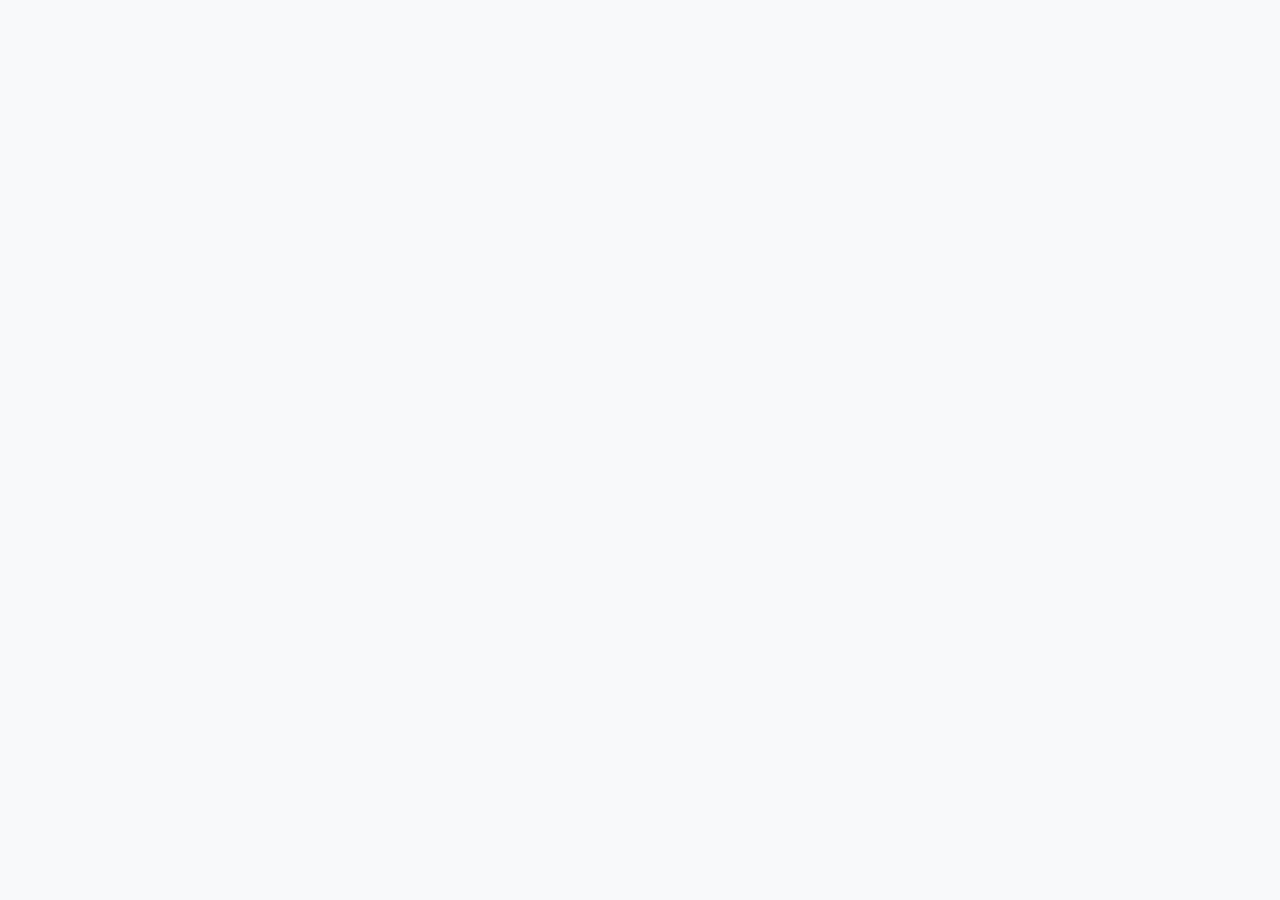
==== event.html @ 5d614964 "Lesson #6" ====
<!DOCTYPE html>
<html lang="en">
<head>
    <meta charset="UTF-8">
    <meta name="viewport" content="width=device-width, initial-scale=1.0">
    <title>Document</title>
    <link rel="stylesheet" href="css/style.css">
</head>
<body>
    
</body>
</html>
---- css/style.css ----
/* Färger */
:root {
    --primary: #ff8fab;
    --secondary: #a0c4ff;
    --light: #f8f9fa;
    --dark: #333;
    --white: #ffffff;
}

* {
    margin: 0;
    padding: 0;
    box-sizing: border-box;
}

body {
    font-family: Arial, Helvetica, sans-serif;
    background-color: var(--light);
    color: var(--dark);
    line-height: 1.6;
}

.container {
    max-width: 1200px;
    margin: auto;
    padding: 0 20px;
}

/* Header */
.header {
    background: transparent;
    padding: 20px 0;
    position: absolute;
    width: 100%;
    z-index: 100;
    top: 0;
}

.header-container {
    display: flex;
    justify-content: space-between;
    align-items: center;
}

.logo {
    font-size: 28px;
    font-weight: bold;
    color: var(--white);
}

.nav-list {
    display: flex;
    list-style: none;
    gap: 20px;
}

.nav-list a {
    text-decoration: none;
    color: var(--white);
    font-weight: bold;
}

/* Fullskärm */
.huvud-fullscreen {
    height: 100vh; /* fills whole screen */

    background-image: url("../img/children.jpg");
    background-size: cover;      
    background-position: center; 
    background-repeat: no-repeat;

    display: flex;
    justify-content: center;
    align-items: center;
    text-align: center;

    position: relative;
}

.huvud-content h2 {
    font-size: 60px;
    color: var(--white);
    margin-bottom: 20px;
}

.huvud-content p {
    font-size: 22px;
    color: var(--white);
    margin-bottom: 30px;
}

.huvud-fullscreen .btn {
    padding: 15px 30px;
    font-size: 18px;
}

/* Ide for former */
.shape {
    position: absolute;
    z-index: 1;
}
.shape1 { top: 10%; left: 5%; width: 100px; opacity: 0.5; }
.shape2 { bottom: 5%; right: 10%; width: 150px; opacity: 0.5; }

/* Content */
.content-section {
    background: var(--white);
    padding: 80px 0;
}

.content-grid {
    display: grid;
    grid-template-columns: 1fr 1fr;
    align-items: center;
    gap: 40px;
    margin-bottom: 80px;
}

.content-grid.reverse {
    grid-template-columns: 1fr 1fr;
}

.content-image {
    position: relative;
}

.content-image img {
    width: 100%;
    border-radius: 20px;
}

/* Form bredvid bilderna */
.decor {
    position: absolute;
    top: -20px;
    left: -20px;
    width: 50px;
    opacity: 0.5;
}

.content-text h3 {
    font-size: 32px;
    margin-bottom: 20px;
}

.content-text p {
    font-size: 18px;
    margin-bottom: 20px;
}

/* Knapp */
.btn {
    display: inline-block;
    background: var(--primary);
    color: white;
    padding: 12px 20px;
    text-decoration: none;
    border-radius: 8px;
}

/* Footer */
.footer {
    background: var(--secondary);
    padding: 30px;
    text-align: center;
    color: var(--white);
}

/* Responsiv */
 (max-width: 768px) {
    .huvud-content h2 { font-size: 36px; }
    .huvud-content p { font-size: 16px; }
    .content-grid { grid-template-columns: 1fr; text-align: center; }
    .content-grid.reverse { grid-template-columns: 1fr; }
    .content-text h3 { font-size: 24px; }
}
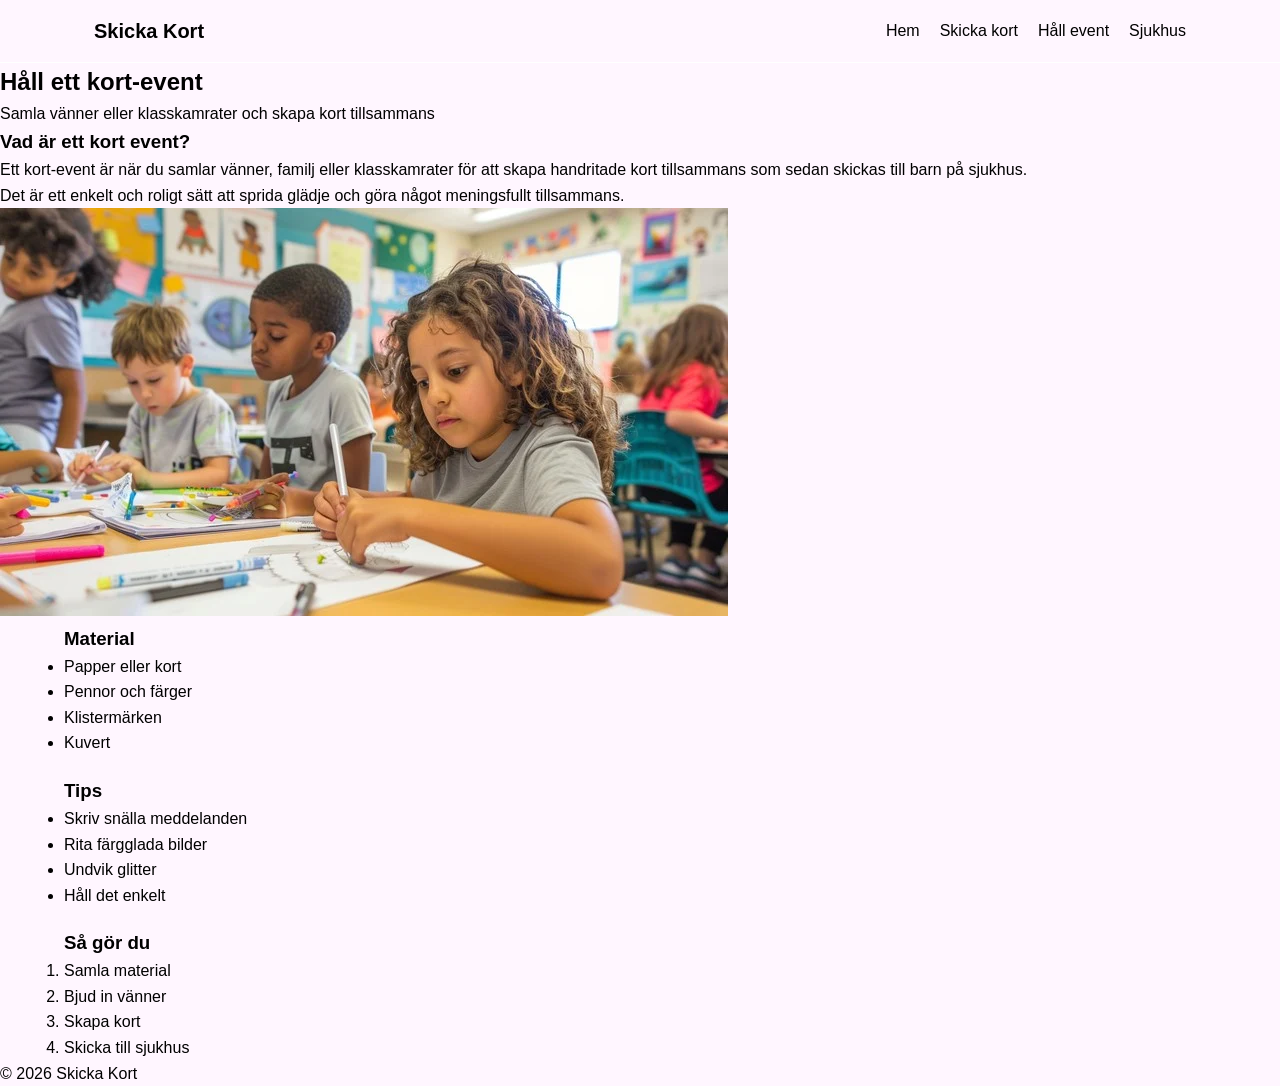
==== commit 5f48d558: "OM1 Lördag Del1 - Skriver om hela css, spelades in på video som ska sedan bifogas i dokumentationen." ====
--- a/event.html
+++ b/event.html
@@ -1,12 +1,94 @@
 <!DOCTYPE html>
-<html lang="en">
+<html lang="sv">
 <head>
     <meta charset="UTF-8">
     <meta name="viewport" content="width=device-width, initial-scale=1.0">
-    <title>Document</title>
+    <title>Skicka kort</title>
     <link rel="stylesheet" href="css/style.css">
 </head>
 <body>
-    
+ <!-- Header -->
+  <header class="header">
+    <div class="container header-container">
+         <h1 class="logo">Skicka Kort</h1>
+            <nav>
+                <ul class="nav-list">
+                    <li><a href="index.html">Hem</a></li>
+                    <li><a href="skicka.html">Skicka kort</a></li>
+                    <li><a href="event.html">Håll event</a></li>
+                    <li><a href="sjukhus.html">Sjukhus</a></li>
+                </ul>
+            </nav>
+        </div>
+    </header>
+
+<!-- Header text -->
+ <section class="page-header">
+    <h2>Håll ett kort-event</h2>
+    <p>Samla vänner eller klasskamrater och skapa kort tillsammans</p>
+    </section>
+
+<!-- Intro sektion -->
+ <section class = "event-intro">
+    <div class="event-text">
+        <h3>Vad är ett kort event?</h3>
+        <p>Ett kort-event är när du samlar vänner, familj eller klasskamrater för att skapa handritade kort tillsammans som sedan skickas till barn på sjukhus.
+                </p>
+                <p>
+                Det är ett enkelt och roligt sätt att sprida glädje och göra något meningsfullt tillsammans.
+                </p>
+            </div>
+
+            <div class="event-image">
+                <img src="img/RIFLEK.webp" alt="Kort event">
+            </div>
+        </div>
+    </section>
+
+<!-- Info boxar -->
+ <section class="event-info">
+        <div class="container info-grid">
+
+            <!-- Material -->
+            <div class="info-card">
+                <h3>Material</h3>
+                <ul>
+                    <li>Papper eller kort</li>
+                    <li>Pennor och färger</li>
+                    <li>Klistermärken</li>
+                    <li>Kuvert</li>
+                </ul>
+            </div>
+
+ <!-- Tips -->
+  <div class="info-kort">
+    <h3>Tips</h3>
+                <ul>
+                    <li>Skriv snälla meddelanden</li>
+                    <li>Rita färgglada bilder</li>
+                    <li>Undvik glitter</li>
+                    <li>Håll det enkelt</li>
+                </ul>
+  </div>
+
+ <!-- Steg -->
+  <div class="info-card">
+                <h3>Så gör du</h3>
+                <ol>
+                    <li>Samla material</li>
+                    <li>Bjud in vänner</li>
+                    <li>Skapa kort</li>
+                    <li>Skicka till sjukhus</li>
+                </ol>
+            </div>
+
+        </div>
+    </section>
+
+ <!-- Footer -->
+    <footer class="footer">
+        <p>© 2026 Skicka Kort</p>
+    </footer>
+
 </body>
 </html>
--- a/css/style.css
+++ b/css/style.css
@@ -1,176 +1,208 @@
-/* Färger */
 :root {
     --primary: #ff8fab;
     --secondary: #a0c4ff;
-    --light: #f8f9fa;
-    --dark: #333;
-    --white: #ffffff;
-}
-
+    --background: #fff6ff;
+    --mobile: white;
+    --text: black;
+    --soft: #f8f8f8;
+}
 * {
     margin: 0;
     padding: 0;
     box-sizing: border-box;
 }
-
 body {
-    font-family: Arial, Helvetica, sans-serif;
-    background-color: var(--light);
-    color: var(--dark);
+    font-family:'Segoe UI', Tahoma, Geneva, Verdana, sans-serif;
+    background:var(--background);
+    color:var(--text);
     line-height: 1.6;
 }
-
 .container {
+    width: 90%;
     max-width: 1200px;
     margin: auto;
-    padding: 0 20px;
-}
-
-/* Header */
+}
+
+/* HEADER/NAV ALLA SIDOR*/
 .header {
-    background: transparent;
-    padding: 20px 0;
-    position: absolute;
-    width: 100%;
+    background:var(--white);
+    border-bottom: 1px solid white;
+    position: sticky;
+    top: 0;
     z-index: 100;
-    top: 0;
-}
-
+}
 .header-container {
-    display: flex;
-    justify-content: space-between;
+    display: grid;
+    grid-template-columns: 1fr 2fr 1fr;
     align-items: center;
-}
-
-.logo {
-    font-size: 28px;
+    padding: 15px 0;
+}
+.logo{
+    font-size: 20px;
     font-weight: bold;
-    color: var(--white);
-}
-
+}
+ 
+/* NAV (MITTEN) */
+.nav-center {
+    text-align: center;
+}
 .nav-list {
     display: flex;
+    justify-content: center;
+    gap: 20px;
     list-style: none;
-    gap: 20px;
-}
-
+}
 .nav-list a {
     text-decoration: none;
-    color: var(--white);
-    font-weight: bold;
-}
-
-/* Fullskärm */
+    color: var(--text);
+    font-weight: 500;
+}
+
+/* IKONER (HÖGER) */
+.nav-icons {
+    display: flex;
+    justify-content: flex-end;
+    gap: 15px;
+    font-size: 20px;
+    cursor: pointer;
+}
+
+/* INDEX.HTML - HUVUD */
 .huvud-fullscreen {
-    height: 100vh; /* fills whole screen */
-
+    position: relative;
+    height: 90vh;
     background-image: url("../img/children.jpg");
-    background-size: cover;      
-    background-position: center; 
-    background-repeat: no-repeat;
-
+    background-size: cover;
+    background-position: center;
     display: flex;
     justify-content: center;
     align-items: center;
     text-align: center;
-
+    color: white;
+}
+.overlay {
+    position: absolute;
+    height: 100%;
+    width: 100%;
+    background: rgba;
+}
+.huvud-content {
     position: relative;
-}
-
+    z-index: 2;
+}
 .huvud-content h2 {
-    font-size: 60px;
-    color: var(--white);
-    margin-bottom: 20px;
-}
-
+    font-size: 40px;
+    margin-bottom: 15px;
+}
 .huvud-content p {
-    font-size: 22px;
-    color: var(--white);
+    font-size: 18px;
+    margin-bottom: 25px;
+}
+
+/* KNAPP FÖR ALLA SIDOR */
+.btn {
+    background: var(--secondary);
+    color: white;
+    padding: 15px 12px;
+    border-radius: 25px;
+    text-decoration: none;
+    display: inline-block;
+    border: none;
+    cursor: pointer;
+}
+
+/* INSPIRATION GRID (3X2) */
+.inspiration-grid {
+    display: grid;
+    grid-template-columns: repeat(3, 1fr);
+    gap: 15px;
+}
+.inspo-card {
+    background: white;
+    padding: 10px;
+    border-radius: 15px;
+    overflow: hidden;
+}
+.inspo-card img {
+    width: 100%;
+    height: 200px;
+    object-fit: cover;
+    border-radius: 10px;
+}
+
+/* INFO SEKTION */
+.info-sektion {
+    padding: 60px 20px;
+    background: var(--background);
+}
+.info-grid {
+    display: grid;
+    gap: 20px;
+}
+.info-box {
+    background: white;
+    padding: 25px;
+    border-radius: 15px;
+    text-align: center
+}
+.info-box h3{
+    margin-bottom: 10px;
+}
+
+/* FAQ */
+.faq {
+    padding: 60px 20px;
+}
+.faq h2 {
+    text-align: center;
     margin-bottom: 30px;
 }
-
-.huvud-fullscreen .btn {
+.faq-item {
+    background: white;
+    padding: 20px;
+    border-radius: 10px;
+    margin-bottom: 15px;
+}
+.faq-item h3 {
+    margin-bottom: 10px;
+}
+
+/* BODY & SIDA BAKGRUND */
+.body {
+    background: #e6f5e6;
+    font-family: Arial, Helvetica, sans-serif;
+    margin: 0;
+}
+
+/* HEADER/NAV */
+.header {
+    background: var(--white);
+    margin-bottom: 1px solid white;
+    position: sticky;
+    top: 0;
+    z-index: 100;
+}
+.header-container {
+    display: flex;
+    align-items: center;
+    justify-content: space-between;
     padding: 15px 30px;
-    font-size: 18px;
-}
-
-/* Ide for former */
-.shape {
-    position: absolute;
-    z-index: 1;
-}
-.shape1 { top: 10%; left: 5%; width: 100px; opacity: 0.5; }
-.shape2 { bottom: 5%; right: 10%; width: 150px; opacity: 0.5; }
-
-/* Content */
-.content-section {
-    background: var(--white);
-    padding: 80px 0;
-}
-
-.content-grid {
-    display: grid;
-    grid-template-columns: 1fr 1fr;
-    align-items: center;
-    gap: 40px;
-    margin-bottom: 80px;
-}
-
-.content-grid.reverse {
-    grid-template-columns: 1fr 1fr;
-}
-
-.content-image {
-    position: relative;
-}
-
-.content-image img {
-    width: 100%;
-    border-radius: 20px;
-}
-
-/* Form bredvid bilderna */
-.decor {
-    position: absolute;
-    top: -20px;
-    left: -20px;
-    width: 50px;
-    opacity: 0.5;
-}
-
-.content-text h3 {
-    font-size: 32px;
-    margin-bottom: 20px;
-}
-
-.content-text p {
-    font-size: 18px;
-    margin-bottom: 20px;
-}
-
-/* Knapp */
-.btn {
-    display: inline-block;
-    background: var(--primary);
-    color: white;
-    padding: 12px 20px;
-    text-decoration: none;
-    border-radius: 8px;
-}
-
-/* Footer */
-.footer {
-    background: var(--secondary);
-    padding: 30px;
-    text-align: center;
-    color: var(--white);
-}
-
-/* Responsiv */
- (max-width: 768px) {
-    .huvud-content h2 { font-size: 36px; }
-    .huvud-content p { font-size: 16px; }
-    .content-grid { grid-template-columns: 1fr; text-align: center; }
-    .content-grid.reverse { grid-template-columns: 1fr; }
-    .content-text h3 { font-size: 24px; }
+}
+.logo {
+    font-size: 20px;
+    font-weight: bold;
+}
+.nav-center {
+    flex: 1;
+    text-align: center;
+}
+.nav-list {
+    display:inline-flex;
+    gap: 20px;
+    list-style: none;
+    padding: 0;
+    margin: 0;
+}
+.nav-list a {
+    
 }
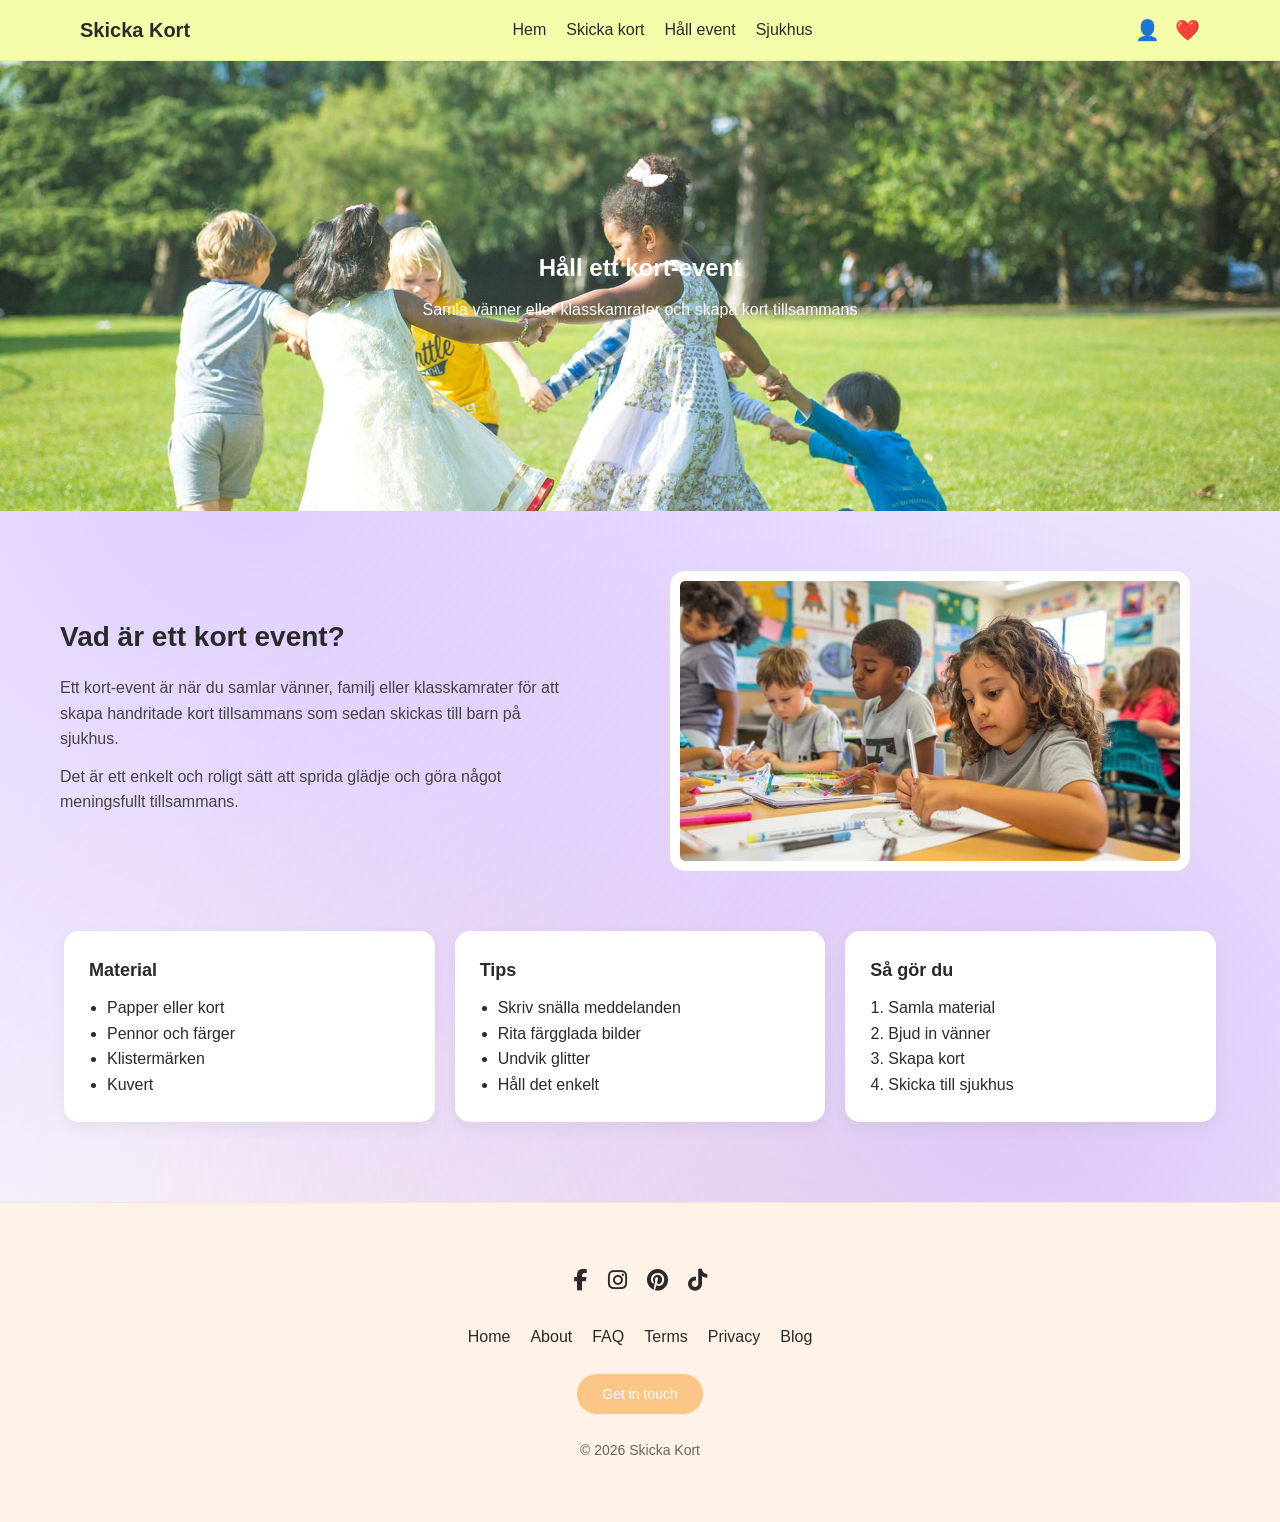
==== commit 851b7d9a: "Lördag Del 3" ====
--- a/event.html
+++ b/event.html
@@ -1,94 +1,135 @@
 <!DOCTYPE html>
 <html lang="sv">
 <head>
-    <meta charset="UTF-8">
-    <meta name="viewport" content="width=device-width, initial-scale=1.0">
-    <title>Skicka kort</title>
-    <link rel="stylesheet" href="css/style.css">
+  <meta charset="UTF-8">
+  <meta name="viewport" content="width=device-width, initial-scale=1.0">
+  <title>Skicka kort</title>
+  <link rel="stylesheet" href="css/style.css">
+  <link rel="stylesheet" href="https://cdnjs.cloudflare.com/ajax/libs/font-awesome/6.5.0/css/all.min.css">
 </head>
+
 <body>
- <!-- Header -->
-  <header class="header">
-    <div class="container header-container">
-         <h1 class="logo">Skicka Kort</h1>
-            <nav>
-                <ul class="nav-list">
-                    <li><a href="index.html">Hem</a></li>
-                    <li><a href="skicka.html">Skicka kort</a></li>
-                    <li><a href="event.html">Håll event</a></li>
-                    <li><a href="sjukhus.html">Sjukhus</a></li>
-                </ul>
-            </nav>
-        </div>
-    </header>
+
+<header class="header">
+  <div class="container header-container">
+
+    <!-- Logo -->
+    <h1 class="logo">Skicka Kort</h1>
+
+    <!-- NAV -->
+    <nav class="nav-center">
+      <ul class="nav-list">
+        <li><a href="index.html">Hem</a></li>
+        <li><a href="skicka.html">Skicka kort</a></li>
+        <li><a href="event.html">Håll event</a></li>
+        <li><a href="sjukhus.html">Sjukhus</a></li>
+      </ul>
+    </nav>
+
+    <!-- Icons -->
+    <div class="nav-icons">
+      <span class="menu-icon">👤</span>
+      <span>❤️</span>
+    </div>
+
+    <!-- Dropdown -->
+    <div class="dropdown-menu">
+      <a href="#">Skickade kort</a>
+      <a href="#">Inställningar</a>
+      <a href="#">Tema</a>
+      <a href="#">Kontakt</a>
+    </div>
+
+  </div>
+</header>
 
 <!-- Header text -->
- <section class="page-header">
+<section class="page-header">
+  <div class="overlay"></div>
+  <div class="content">
     <h2>Håll ett kort-event</h2>
     <p>Samla vänner eller klasskamrater och skapa kort tillsammans</p>
-    </section>
+  </div>
+</section>
 
 <!-- Intro sektion -->
- <section class = "event-intro">
-    <div class="event-text">
-        <h3>Vad är ett kort event?</h3>
-        <p>Ett kort-event är när du samlar vänner, familj eller klasskamrater för att skapa handritade kort tillsammans som sedan skickas till barn på sjukhus.
-                </p>
-                <p>
-                Det är ett enkelt och roligt sätt att sprida glädje och göra något meningsfullt tillsammans.
-                </p>
-            </div>
+<section class="event-intro">
+  <div class="event-text">
+    <h3>Vad är ett kort event?</h3>
+    <p>Ett kort-event är när du samlar vänner, familj eller klasskamrater för att skapa handritade kort tillsammans som sedan skickas till barn på sjukhus.</p>
+    <p>Det är ett enkelt och roligt sätt att sprida glädje och göra något meningsfullt tillsammans.</p>
+  </div>
 
-            <div class="event-image">
-                <img src="img/RIFLEK.webp" alt="Kort event">
-            </div>
-        </div>
-    </section>
+  <div class="event-image">
+    <img src="img/RIFLEK.webp" alt="Kort event">
+  </div>
+</section>
 
 <!-- Info boxar -->
- <section class="event-info">
-        <div class="container info-grid">
+<section class="event-info">
+  <div class="container info-grid">
 
-            <!-- Material -->
-            <div class="info-card">
-                <h3>Material</h3>
-                <ul>
-                    <li>Papper eller kort</li>
-                    <li>Pennor och färger</li>
-                    <li>Klistermärken</li>
-                    <li>Kuvert</li>
-                </ul>
-            </div>
+    <div class="info-card">
+      <h3>Material</h3>
+      <ul>
+        <li>Papper eller kort</li>
+        <li>Pennor och färger</li>
+        <li>Klistermärken</li>
+        <li>Kuvert</li>
+      </ul>
+    </div>
 
- <!-- Tips -->
-  <div class="info-kort">
-    <h3>Tips</h3>
-                <ul>
-                    <li>Skriv snälla meddelanden</li>
-                    <li>Rita färgglada bilder</li>
-                    <li>Undvik glitter</li>
-                    <li>Håll det enkelt</li>
-                </ul>
+    <div class="info-kort">
+      <h3>Tips</h3>
+      <ul>
+        <li>Skriv snälla meddelanden</li>
+        <li>Rita färgglada bilder</li>
+        <li>Undvik glitter</li>
+        <li>Håll det enkelt</li>
+      </ul>
+    </div>
+
+    <div class="info-card">
+      <h3>Så gör du</h3>
+      <ol>
+        <li>Samla material</li>
+        <li>Bjud in vänner</li>
+        <li>Skapa kort</li>
+        <li>Skicka till sjukhus</li>
+      </ol>
+    </div>
+
   </div>
+</section>
 
- <!-- Steg -->
-  <div class="info-card">
-                <h3>Så gör du</h3>
-                <ol>
-                    <li>Samla material</li>
-                    <li>Bjud in vänner</li>
-                    <li>Skapa kort</li>
-                    <li>Skicka till sjukhus</li>
-                </ol>
-            </div>
+<!-- Footer -->
+<footer class="footer">
+  <div class="container footer-container">
 
-        </div>
-    </section>
+    <div class="footer-social">
+      <a href="#"><i class="fa-brands fa-facebook-f"></i></a>
+      <a href="#"><i class="fa-brands fa-instagram"></i></a>
+      <a href="#"><i class="fa-brands fa-pinterest"></i></a>
+      <a href="#"><i class="fa-brands fa-tiktok"></i></a>
+    </div>
 
- <!-- Footer -->
-    <footer class="footer">
-        <p>© 2026 Skicka Kort</p>
-    </footer>
+    <div class="footer-links">
+      <span>Home</span>
+      <span>About</span>
+      <span>FAQ</span>
+      <span>Terms</span>
+      <span>Privacy</span>
+      <span>Blog</span>
+    </div>
 
+    <div class="footer-contact">
+      <button class="footer-btn">Get in touch</button>
+    </div>
+
+    <p class="footer-copy">© 2026 Skicka Kort</p>
+
+  </div>
+</footer>
+<script src="js/script.js"></script>
 </body>
 </html>
--- a/css/style.css
+++ b/css/style.css
@@ -1,208 +1,672 @@
 :root {
-    --primary: #ff8fab;
-    --secondary: #a0c4ff;
-    --background: #fff6ff;
-    --mobile: white;
-    --text: black;
-    --soft: #f8f8f8;
-}
+  --primary: #f7a96b; /* soft orange */
+  --secondary: #fbc687; /* pastel orange */
+  --background-top: #f6e2c8; /* creamy beige */
+  --background-bottom: #e7b7c4; /* soft pink */
+  --white: #ffffff;
+  --card: rgba(255,255,255,0.7);
+  --glass: rgba(244, 253, 170);
+  --text: #2a2a2a;
+  --muted: #6b6b6b;
+}
+
 * {
-    margin: 0;
-    padding: 0;
-    box-sizing: border-box;
-}
-body {
-    font-family:'Segoe UI', Tahoma, Geneva, Verdana, sans-serif;
-    background:var(--background);
-    color:var(--text);
-    line-height: 1.6;
-}
+  margin: 0;
+  padding: 0;
+  box-sizing: border-box;
+}
+
 .container {
-    width: 90%;
-    max-width: 1200px;
-    margin: auto;
+  width: 90%;
+  max-width: 1200px;
+  margin: auto;
 }
 
 /* HEADER/NAV ALLA SIDOR*/
 .header {
-    background:var(--white);
-    border-bottom: 1px solid white;
-    position: sticky;
-    top: 0;
-    z-index: 100;
-}
+  position: sticky;
+  top: 0;
+  z-index: 100;
+  background: var(--glass);
+  backdrop-filter: blur(15px);
+  border-bottom: 1px solid rgba(0,0,0,0.05);
+}
+
 .header-container {
-    display: grid;
-    grid-template-columns: 1fr 2fr 1fr;
-    align-items: center;
-    padding: 15px 0;
-}
-.logo{
-    font-size: 20px;
-    font-weight: bold;
-}
- 
+  display: flex;
+  justify-content: space-between;
+  align-items: center;
+  padding: 14px 16px;
+}
+
+.logo {
+  font-size: 20px;
+  font-weight: bold;
+}
+
 /* NAV (MITTEN) */
 .nav-center {
-    text-align: center;
-}
+  text-align: center;
+}
+
 .nav-list {
-    display: flex;
-    justify-content: center;
-    gap: 20px;
-    list-style: none;
-}
+  display: flex;
+  justify-content: center;
+  gap: 20px;
+  list-style: none;
+}
+
 .nav-list a {
-    text-decoration: none;
-    color: var(--text);
-    font-weight: 500;
+  text-decoration: none;
+  color: var(--text);
+  font-weight: 500;
 }
 
 /* IKONER (HÖGER) */
 .nav-icons {
-    display: flex;
-    justify-content: flex-end;
-    gap: 15px;
-    font-size: 20px;
-    cursor: pointer;
+  display: flex;
+  justify-content: flex-end;
+  gap: 15px;
+  font-size: 20px;
+  cursor: pointer;
 }
 
 /* INDEX.HTML - HUVUD */
 .huvud-fullscreen {
-    position: relative;
-    height: 90vh;
-    background-image: url("../img/children.jpg");
-    background-size: cover;
-    background-position: center;
-    display: flex;
-    justify-content: center;
-    align-items: center;
-    text-align: center;
-    color: white;
-}
-.overlay {
-    position: absolute;
-    height: 100%;
-    width: 100%;
-    background: rgba;
-}
+  position: relative;
+  height: 90vh;
+  background-image: url("../img/children.jpg");
+  background-size: cover;
+  background-position: center;
+  display: flex;
+  justify-content: center;
+  align-items: center;
+  text-align: center;
+  color: white;
+  margin-bottom: 80px;
+}
+
 .huvud-content {
-    position: relative;
-    z-index: 2;
-}
+  position: relative;
+  z-index: 2;
+}
+
 .huvud-content h2 {
-    font-size: 40px;
-    margin-bottom: 15px;
-}
+  font-size: 40px;
+  margin-bottom: 15px;
+}
+
 .huvud-content p {
-    font-size: 18px;
-    margin-bottom: 25px;
+  font-size: 18px;
+  margin-bottom: 25px;
 }
 
 /* KNAPP FÖR ALLA SIDOR */
 .btn {
-    background: var(--secondary);
-    color: white;
-    padding: 15px 12px;
-    border-radius: 25px;
-    text-decoration: none;
-    display: inline-block;
-    border: none;
-    cursor: pointer;
+  background: var(--primary);
+  color: white;
+  padding: 12px 18px;
+  border-radius: 999px;
+  border: none;
+  cursor: pointer;
+  text-decoration: none;
+  display: inline-block;
 }
 
 /* INSPIRATION GRID (3X2) */
 .inspiration-grid {
-    display: grid;
-    grid-template-columns: repeat(3, 1fr);
-    gap: 15px;
-}
+  display: grid;
+  grid-template-columns: repeat(3, 1fr);
+  gap: 15px;
+  margin-top: 20px;
+}
+
+.inspiration-section {
+  padding: 60px 0;
+}
+
+.inspiration-section h2 {
+  margin-bottom: 30px;
+}
+
 .inspo-card {
-    background: white;
-    padding: 10px;
-    border-radius: 15px;
-    overflow: hidden;
-}
+  background: white;
+  padding: 10px;
+  border-radius: 15px;
+  overflow: hidden;
+}
+
 .inspo-card img {
-    width: 100%;
-    height: 200px;
-    object-fit: cover;
-    border-radius: 10px;
+  width: 100%;
+  height: 200px;
+  object-fit: cover;
+  border-radius: 10px;
 }
 
 /* INFO SEKTION */
 .info-sektion {
-    padding: 60px 20px;
-    background: var(--background);
-}
+  background: var(--section-alt);
+  border-radius: 40px;
+  margin: 0 20px 60px;
+}
+
+.info-sektion h2 {
+  text-align: center;
+  font-size: 32px;
+  margin-bottom: 40px;
+  background: var(--gradient);
+  -webkit-background-clip: text;
+  -webkit-text-fill-color: transparent;
+}
+
 .info-grid {
-    display: grid;
-    gap: 20px;
-}
+  display: grid;
+  gap: 20px;
+}
+
 .info-box {
-    background: white;
-    padding: 25px;
-    border-radius: 15px;
-    text-align: center
-}
-.info-box h3{
-    margin-bottom: 10px;
+  background: white;
+  padding: 25px;
+  border-radius: 15px;
+  text-align: center
+}
+
+.info-box h3 {
+  margin-bottom: 10px;
 }
 
 /* FAQ */
 .faq {
-    padding: 60px 20px;
-}
+  padding: 60px 20px;
+}
+
 .faq h2 {
-    text-align: center;
-    margin-bottom: 30px;
-}
+  text-align: center;
+  margin-bottom: 30px;
+}
+
 .faq-item {
-    background: white;
-    padding: 20px;
-    border-radius: 10px;
-    margin-bottom: 15px;
-}
+  background: white;
+  padding: 20px;
+  border-radius: 10px;
+  margin-bottom: 15px;
+}
+
 .faq-item h3 {
-    margin-bottom: 10px;
+  margin-bottom: 10px;
 }
 
 /* BODY & SIDA BAKGRUND */
-.body {
-    background: #e6f5e6;
-    font-family: Arial, Helvetica, sans-serif;
-    margin: 0;
-}
-
-/* HEADER/NAV */
-.header {
-    background: var(--white);
-    margin-bottom: 1px solid white;
-    position: sticky;
-    top: 0;
-    z-index: 100;
-}
-.header-container {
-    display: flex;
+body {
+  font-family: 'Segoe UI', Tahoma, Geneva, Verdana, sans-serif;
+  background: radial-gradient(circle at 20% 30%, rgba(190, 150, 255, 0.40), transparent 55%),
+              radial-gradient(circle at 80% 70%, rgba(170, 130, 255, 0.35), transparent 60%),
+              radial-gradient(circle at 60% 90%, rgba(255, 190, 140, 0.18), transparent 60%),
+              linear-gradient(180deg, #f3efff 0%, #f7f3ff 100%);
+  color: var(--text);
+  line-height: 1.6;
+}
+
+/* HUVUD PAGE HEADER */
+.page-header {
+  position: relative;
+  height: 50vh;
+  background-image: url("../img/children.jpg");
+  background-size: cover;
+  background-position: center;
+  display: flex;
+  flex-direction: column;
+  justify-content: center;
+  align-items: center;
+  text-align: center;
+  color: white;
+  padding: 20px;
+}
+
+.page-header::before {
+  animation: slowZoom 20s ease-in-out infinite alternate;
+}
+
+@keyframes slowZoom {
+  from { transform: scale(1.05); }
+  to { transform: scale(1.15); }
+}
+
+.page-header h2,
+.page-header p {
+  position: relative;
+  z-index: 2;
+}
+
+.page-header h2 {
+  margin-bottom: 10px;
+}
+
+/* STEG SYSTEM */
+.step {
+  background: var(--white);
+  padding: 25px;
+  border-radius: 15px;
+  margin-top: 30px;
+  box-shadow: 0 10px 25px rgba(0,0,0,0.05);
+}
+
+#step1 {
+  background: rgba(85, 54, 133);
+  border-radius: 20px;
+  padding: 25px;
+}
+
+#step1 .card {
+  background: white;
+  border-radius: 12px;
+}
+
+#step2 {
+  background: rgba(85, 54, 133);
+  border-radius: 20px;
+  padding: 25px;
+}
+
+#step1,
+#step2 {
+  color: white;
+}
+
+.step h2 {
+  margin-bottom: 15px;
+}
+
+/* VÄLJA KORT STEG */
+.card-grid {
+  display: grid;
+  grid-template-columns: repeat(3, 1fr);
+  gap: 15px;
+}
+
+.card {
+  background: var(--white);
+  border-radius: 12px;
+  padding: 10px;
+  box-shadow: 0 8px 20px rgba(0,0,0,0.06);
+  transition: all 0.25s ease;
+}
+
+.card:hover {
+  transform: translateY(-6px) scale(1.03);
+  box-shadow: 0 15px 35px rgba(0,0,0,0.12);
+}
+
+.card img {
+  width: 100%;
+  border-radius: 8px;
+}
+
+.card:active {
+  border: 2px solid var(--primary);
+}
+
+/* tablet */
+@media (min-width: 600px) {
+  .card-grid {
+    grid-template-columns: repeat(2, 1fr);
+  }
+}
+
+/* desktop */
+@media (min-width: 900px) {
+  .card-grid {
+    grid-template-columns: repeat(3, 1fr);
+  }
+}
+
+/* STEG 2 - MEDDELANDE BOX */
+.message-box {
+  display: flex;
+  flex-direction: row;
+  gap: 20px;
+  align-items: flex-start;
+  max-width: 900px;
+  margin: 0 auto;
+}
+
+.message-box select {
+  padding: 10px;
+  border-radius: 10px;
+}
+
+.message-box textarea {
+  width: 400px;
+  height: 250px;
+  padding: 15px;
+  border-radius: 10px;
+  border: 1px solid white;
+  resize: none;
+}
+
+/* STEG 2 - BILD PÅ HÖGER*/
+.message-image {
+  width: 100%;
+  max-width: none;
+  height: 300px;
+  object-fit: cover;
+  border-radius: 0;
+}
+
+/* SKICKA KNAPP */
+#send-button {
+  display: block;
+  width: 80%;
+  max-width: 900px;
+  height: 80px;
+  margin: 20px auto;
+  background: rgba(244, 253, 170);
+  color: white;
+  font-size: 24px;
+  font-weight: bold;
+  border-radius: 10px;
+  cursor: pointer;
+  transition: 0.2s;
+}
+
+#send-button:hover {
+  background: rgba(244, 253, 170);
+}
+
+/* FOOTER */
+.footer {
+  margin-top: 80px;
+  padding: 60px 20px;
+  text-align: center;
+  position: sticky;
+  background: rgba(255, 242, 230);
+  backdrop-filter: blur(15px);
+  border-top: 1px solid rgba(0,0,0,0.05);
+}
+
+.footer-container {
+  display: flex;
+  flex-direction: column;
+  align-items: center;
+  gap: 25px;
+}
+
+.footer-social {
+  display: flex;
+  gap: 20px;
+  font-size: 22px;
+}
+
+.footer-social a {
+  text-decoration: none;
+  color: var(--text);
+  transition: 0.2s;
+}
+
+.footer-social a:hover {
+  transform: scale(1.2);
+}
+
+.footer-links {
+  display: flex;
+  gap: 20px;
+  flex-wrap: wrap;
+  justify-content: center;
+  font-weight: 500;
+}
+
+.footer-btn {
+  padding: 12px 25px;
+  border-radius: 25px;
+  border: none;
+  background: var(--secondary);
+  color: white;
+  cursor: pointer;
+  font-size: 14px;
+}
+
+.footer-copy {
+  font-size: 14px;
+  opacity: 0.7;
+}
+
+.footer {
+  margin-top: 80px;
+}
+
+/* SJUKHUS SECTION */
+.sjukhus {
+  padding: 40px 0;
+}
+
+.sjukhus-grid {
+  width: 100%;
+  max-width: 1200px;
+  margin: 0 auto;
+}
+
+.sjukhus-card {
+  background: var(--white);
+  border-radius: 20px;
+  overflow: hidden;
+  display: flex;
+  flex-direction: column;
+  transition: 0.3s ease;
+  box-shadow: 0 8px 20px rgba(0,0,0,0.05);
+}
+
+.sjukhus-card:hover {
+  transform: translateY(-5px);
+  box-shadow: 0 12px 25px rgba(0,0,0,0.1);
+}
+
+.sjukhus-card img {
+  width: 100%;
+  height: 200px;
+  object-fit: cover;
+}
+
+.sjukhus-card h3 {
+  font-size: 20px;
+  margin: 15px;
+}
+
+.sjukhus-card p {
+  margin: 0 15px 15px 15px;
+  color: #555;
+}
+
+/* DROPDOWN MENU */
+.dropdown-menu {
+  position: fixed;
+  top: 0;
+  right: -320px;
+  width: 260px;
+  height: 100vh;
+  background: var(--white);
+  color: var(--text);
+  display: flex;
+  flex-direction: column;
+  padding: 80px 20px;
+  gap: 15px;
+  transition: right 0.3s ease;
+  z-index: 200;
+  box-shadow: -10px 0 25px rgba(0,0,0,0.15);
+}
+
+.dropdown-menu.active {
+  right: 0;
+}
+
+.dropdown-menu a {
+  color: var(--text);
+  text-decoration: none;
+  padding: 10px;
+  border-radius: 8px;
+}
+
+.dropdown-menu a:hover {
+  background: var(--soft);
+}
+
+.fade-layer {
+  position: fixed;
+  inset: 0;
+  background: rgba(0,0,0,0.25);
+  display: none;
+  z-index: 150;
+}
+
+.fade-layer.active {
+  display: block;
+}
+
+.extra-info {
+  padding: 60px 20px;
+  background: rgba(244, 253, 170);
+  width: 100%;
+  margin: 40px 0;
+  border-radius: 0;
+}
+
+.extra-info h3 {
+  margin-bottom: 15px;
+}
+
+.extra-info ol {
+  padding-left: 20px;
+  line-height: 1.8;
+}
+
+/* MOBILE */
+@media (max-width: 768px) {
+  .nav-list {
+    display: none;
+  }
+
+  .dropdown-menu {
+    top: 60px;
+    right: 10px;
+    width: 200px;
+  }
+}
+
+/* EVENT INTRO */
+.event-intro {
+  display: flex;
+  flex-direction: column;
+  gap: 40px;
+  padding: 60px 20px;
+}
+
+.event-text {
+  max-width: 500px;
+  margin-left: 40px;
+}
+
+.event-text h3 {
+  font-size: 26px;
+  margin-bottom: 15px;
+}
+
+.event-text p {
+  margin-bottom: 12px;
+  color: #444;
+  line-height: 1.6;
+}
+
+.event-image {
+  flex: 1;
+  display: flex;
+  justify-content: center;
+}
+
+.event-image img {
+  width: 100%;
+  max-width: 520px;
+  border-radius: 15px;
+  background: white;
+  padding: 10px;
+  border-radius: 15px;
+  overflow: hidden;
+}
+
+@media (min-width: 768px) {
+  .event-intro {
+    flex-direction: row;
     align-items: center;
-    justify-content: space-between;
-    padding: 15px 30px;
-}
-.logo {
-    font-size: 20px;
-    font-weight: bold;
-}
-.nav-center {
-    flex: 1;
-    text-align: center;
-}
-.nav-list {
-    display:inline-flex;
-    gap: 20px;
-    list-style: none;
-    padding: 0;
-    margin: 0;
-}
-.nav-list a {
-    
+  }
+}
+
+/* CARDS */
+.info-card,
+.info-kort {
+  background: var(--white);
+  padding: 25px;
+  border-radius: 15px;
+  box-shadow: 0 6px 15px rgba(0,0,0,0.05);
+  transition: 0.2s;
+}
+
+.info-card:hover,
+.info-kort:hover {
+  transform: translateY(-3px);
+}
+
+.info-card h3,
+.info-kort h3 {
+  margin-bottom: 10px;
+  font-size: 18px;
+}
+
+.info-card ul,
+.info-kort ul,
+.info-card ol {
+  padding-left: 18px;
+  line-height: 1.6;
+}
+
+.sjukhus {
+  padding: 60px 20px;
+  margin-top: 40px;
+}
+
+.sjukhus-grid {
+  display: grid;
+  grid-template-columns: 1fr;
+  gap: 25px;
+}
+
+.sjukhus-card {
+  max-width: 400px;
+  margin: 0 auto;
+}
+
+@media (min-width: 768px) {
+  .sjukhus-grid {
+    grid-template-columns: repeat(2, 1fr);
+  }
+}
+
+@media (min-width: 1024px) {
+  .sjukhus-grid {
+    grid-template-columns: repeat(3, 1fr);
+  }
+}
+
+@media (max-width: 768px) {
+  .nav-list {
+    display: none;
+  }
+}
+
+/* DESKTOP */
+@media (min-width: 1024px) {
+  .event-info .info-grid {
+    grid-template-columns: repeat(3, 1fr);
+  }
+
+  .event-text h3 {
+    font-size: 28px;
+  }
 }
